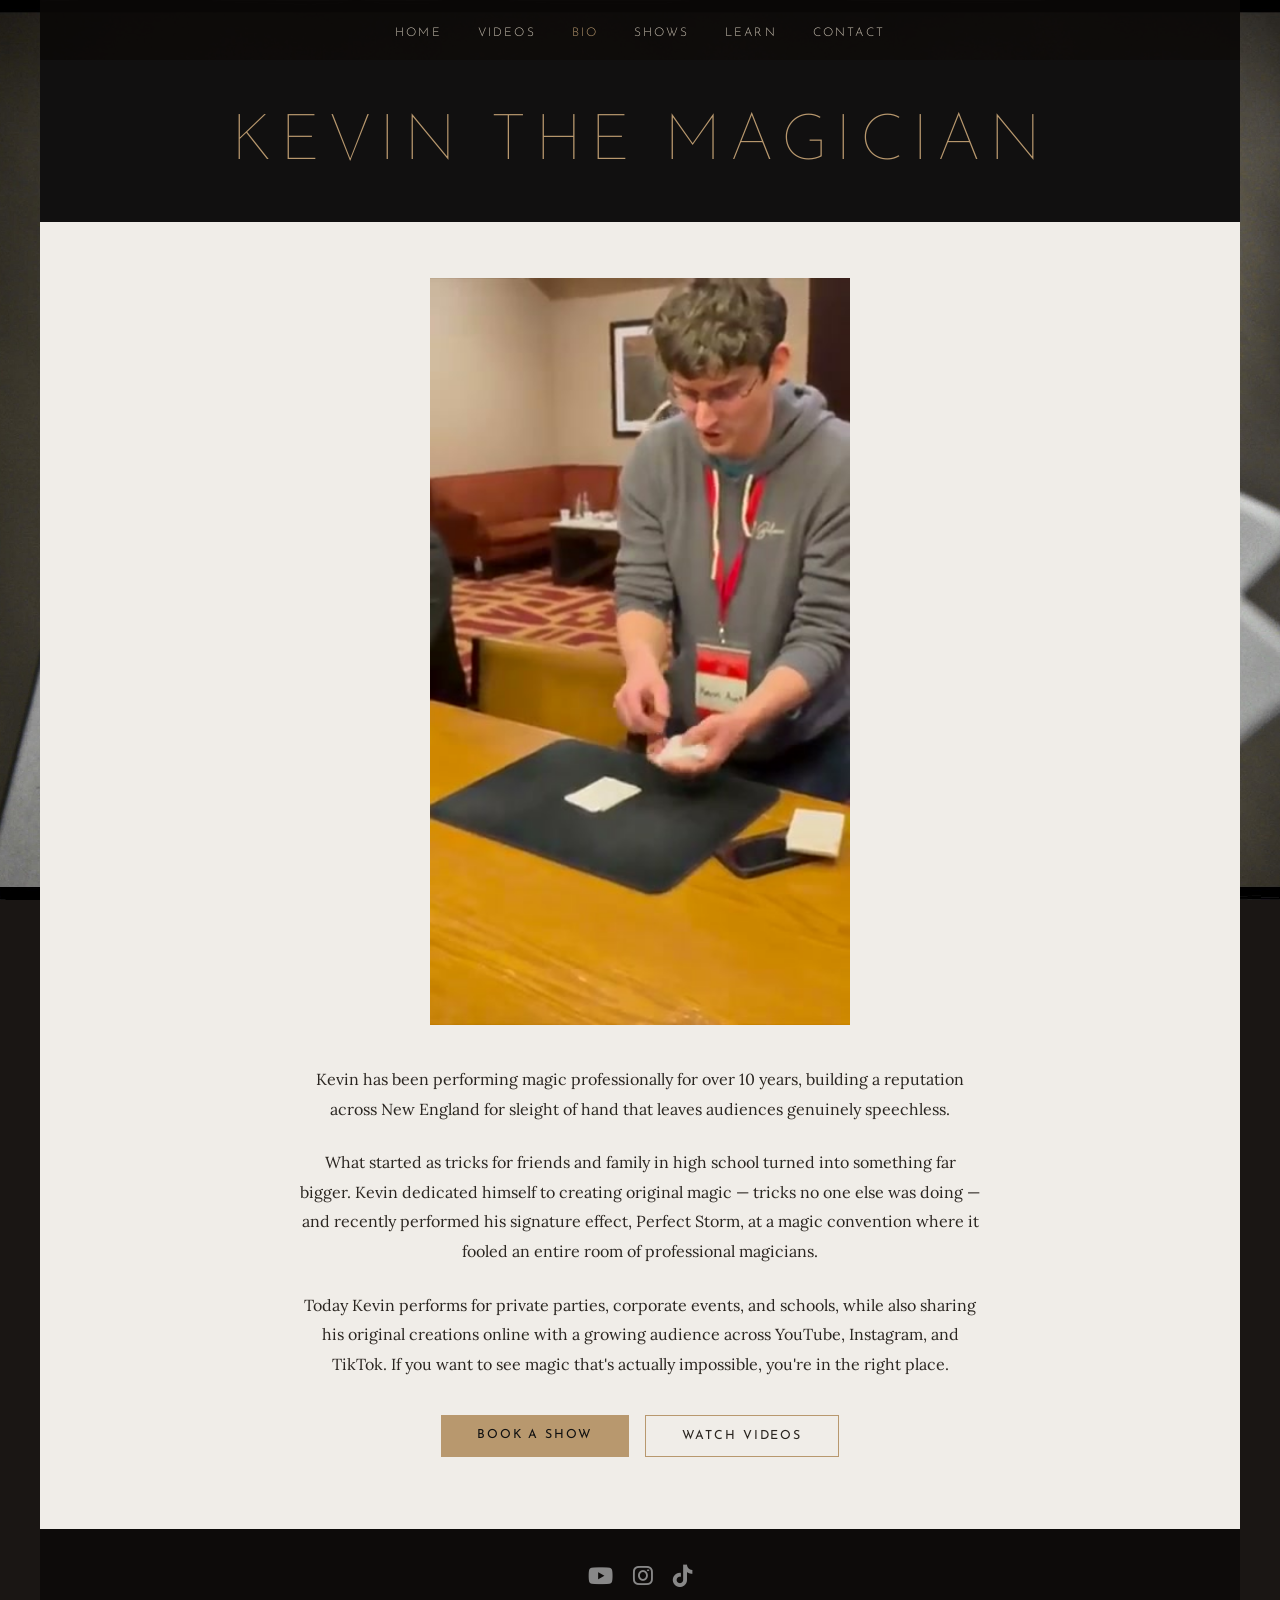
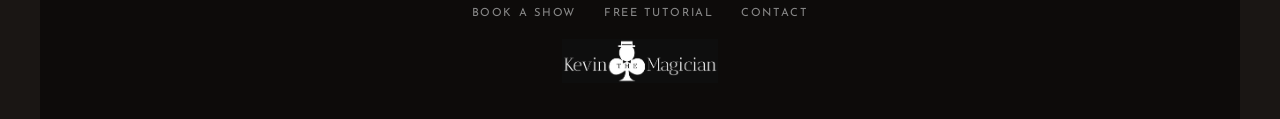
==== bio.html @ cd4ef217 "Initial commit: Kevin the Magician website Co-Authored-By: Claude Opus 4.8 <noreply@anthropic.com>" ====
<!DOCTYPE html>
<html lang="en">
<head>
  <meta charset="UTF-8">
  <meta name="viewport" content="width=device-width, initial-scale=1.0">
  <title>Bio — Kevin The Magician</title>
  <link rel="stylesheet" href="style.css">
  <link rel="stylesheet" href="https://cdnjs.cloudflare.com/ajax/libs/font-awesome/6.5.0/css/all.min.css">
</head>
<body>
  <div class="site-wrapper">
    <aside class="sidebar">
      <nav>
        <ul>
          <li><a href="index.html">Home</a></li>
          <li><a href="videos.html">Videos</a></li>
          <li><a href="bio.html" class="active">Bio</a></li>
          <li><a href="shows.html">Shows</a></li>
          <li><a href="learn.html">Learn</a></li>
          <li><a href="contact.html">Contact</a></li>
        </ul>
      </nav>
    </aside>

    <div class="content-col">
      <header class="page-header">
        <h1>Kevin The Magician</h1>
      </header>

      <main class="page-body">
        <img src="images/kevin-performing.jpg" alt="Kevin performing at a magic convention" class="bio-photo">
        <p>Kevin has been performing magic professionally for over 10 years, building a reputation across New England for sleight of hand that leaves audiences genuinely speechless.</p>
        <p>What started as tricks for friends and family in high school turned into something far bigger. Kevin dedicated himself to creating original magic — tricks no one else was doing — and recently performed his signature effect, Perfect Storm, at a magic convention where it fooled an entire room of professional magicians.</p>
        <p>Today Kevin performs for private parties, corporate events, and schools, while also sharing his original creations online with a growing audience across YouTube, Instagram, and TikTok. If you want to see magic that's actually impossible, you're in the right place.</p>
        <div class="cta-buttons">
          <a href="shows.html" class="btn btn-primary">Book a Show</a>
          <a href="videos.html" class="btn btn-outline">Watch Videos</a>
        </div>
      </main>

      <footer class="site-footer">
        <div class="social-links">
          <a href="https://www.youtube.com/@k2aust" target="_blank" aria-label="YouTube"><i class="fab fa-youtube"></i></a>
          <a href="https://www.instagram.com/kevinaustmagic/" target="_blank" aria-label="Instagram"><i class="fab fa-instagram"></i></a>
          <a href="https://www.tiktok.com/@k2aust" target="_blank" aria-label="TikTok"><i class="fab fa-tiktok"></i></a>
        </div>
        <nav class="footer-nav">
          <a href="shows.html">Book a Show</a>
          <a href="learn.html">Free Tutorial</a>
          <a href="contact.html">Contact</a>
        </nav>
        <img src="images/logo.jpg" alt="Kevin the Magician">
      </footer>
    </div>
  </div>
</body>
</html>
---- style.css ----
@import url('https://fonts.googleapis.com/css2?family=Josefin+Sans:wght@100;300;400&family=Lora:ital,wght@0,400;0,600;1,400&display=swap');

*, *::before, *::after { box-sizing: border-box; margin: 0; padding: 0; }

:root {
  --gold: #b8986e;
  --dark: #1a1614;
  --cream: #f0ede8;
  --text: #2a2520;
}

html, body {
  height: 100%;
  font-family: 'Lora', Georgia, serif;
  background: var(--dark) url('images/cards-bg.jpg') center center / cover fixed;
  color: var(--text);
}

/* ── Layout ── */
.site-wrapper {
  display: flex;
  flex-direction: column;
  min-height: 100vh;
  max-width: 1200px;
  margin: 0 auto;
}

/* ── Top Nav ── */
.sidebar {
  width: 100%;
  background: rgba(10, 8, 7, 0.92);
  padding: 0 40px;
}

.sidebar nav ul {
  list-style: none;
  display: flex;
  flex-wrap: wrap;
  justify-content: center;
  gap: 0 36px;
  padding: 20px 0;
}

.sidebar nav ul li + li {
  margin-top: 0;
}

.sidebar nav ul li a {
  font-family: 'Josefin Sans', sans-serif;
  font-weight: 300;
  font-size: 0.75rem;
  letter-spacing: 0.18em;
  text-transform: uppercase;
  color: #c8bfb0;
  text-decoration: none;
  transition: color 0.2s;
}

.sidebar nav ul li a:hover,
.sidebar nav ul li a.active {
  color: var(--gold);
}

/* ── Main content column ── */
.content-col {
  flex: 1;
  display: flex;
  flex-direction: column;
  background: var(--cream);
}

/* ── Page header ── */
.page-header {
  background: #111010;
  padding: 48px 56px 44px;
  text-align: center;
}

.page-header h1 {
  font-family: 'Josefin Sans', sans-serif;
  font-weight: 100;
  font-size: clamp(1.8rem, 5vw, 4.2rem);
  letter-spacing: 0.12em;
  text-transform: uppercase;
  color: var(--gold);
  line-height: 1.1;
  white-space: nowrap;
}

/* ── Content body ── */
.page-body {
  flex: 1;
  padding: 56px 56px 72px;
  text-align: center;
}

.page-body p {
  font-size: 1rem;
  line-height: 1.85;
  max-width: 680px;
  color: var(--text);
  margin-left: auto;
  margin-right: auto;
}

.page-body p + p {
  margin-top: 1.5em;
}

/* ── Home hero image ── */
.hero-img {
  width: 100%;
  max-width: 680px;
  height: auto;
  display: block;
  margin: 0 auto 36px;
}

/* ── Shows ── */
.show-block {
  max-width: 680px;
  margin: 0 auto 48px;
}

.show-block h2 {
  font-family: 'Josefin Sans', sans-serif;
  font-weight: 400;
  font-size: 0.95rem;
  letter-spacing: 0.1em;
  text-transform: uppercase;
  color: var(--text);
  margin-bottom: 12px;
}

.show-block p {
  font-size: 1rem;
  line-height: 1.8;
}

/* ── Videos ── */
.video-grid {
  display: flex;
  flex-direction: column;
  gap: 40px;
  max-width: 700px;
  margin: 0 auto;
}

.shorts-grid {
  flex-direction: row;
  flex-wrap: wrap;
  gap: 24px;
  max-width: 100%;
}

.video-embed {
  position: relative;
  padding-bottom: 56.25%;
  height: 0;
  overflow: hidden;
  background: #000;
}

.video-embed.short {
  width: 280px;
  flex-shrink: 0;
  padding-bottom: 0;
  height: 498px;
}

.video-embed iframe {
  position: absolute;
  top: 0; left: 0;
  width: 100%; height: 100%;
  border: none;
}

.video-embed.short iframe {
  position: static;
  width: 280px;
  height: 498px;
}

/* ── Buttons ── */
.btn {
  display: inline-block;
  padding: 14px 36px;
  font-family: 'Josefin Sans', sans-serif;
  font-weight: 400;
  font-size: 0.78rem;
  letter-spacing: 0.15em;
  text-transform: uppercase;
  text-decoration: none;
  transition: all 0.2s;
  cursor: pointer;
  border: none;
}

.btn-primary {
  background: var(--gold);
  color: #111;
}

.btn-primary:hover { opacity: 0.85; }

.btn-outline {
  background: transparent;
  color: var(--text);
  border: 1px solid var(--gold);
}

.btn-outline:hover {
  background: var(--gold);
  color: #111;
}

.cta-buttons {
  display: flex;
  gap: 16px;
  justify-content: center;
  margin-top: 36px;
  flex-wrap: wrap;
}

/* ── Bio page ── */
.bio-photo {
  width: 100%;
  max-width: 420px;
  height: auto;
  display: block;
  margin: 0 auto 40px;
}

/* ── Contact ── */
.contact-info {
  max-width: 400px;
  margin: 0 auto;
}

.contact-info p {
  font-size: 1rem;
  line-height: 2;
}

.contact-info a {
  color: var(--text);
  text-decoration: none;
  border-bottom: 1px solid var(--gold);
  transition: color 0.2s;
}

.contact-info a:hover { color: var(--gold); }

/* ── Contact form ── */
.contact-form {
  max-width: 560px;
  margin: 40px auto 0;
  text-align: left;
}

.form-group {
  margin-bottom: 20px;
}

.form-group label {
  display: block;
  font-family: 'Josefin Sans', sans-serif;
  font-size: 0.72rem;
  letter-spacing: 0.14em;
  text-transform: uppercase;
  color: #888;
  margin-bottom: 8px;
}

.form-group input,
.form-group textarea {
  width: 100%;
  padding: 12px 16px;
  background: #fff;
  border: 1px solid #d8d3cc;
  color: var(--text);
  font-family: 'Lora', serif;
  font-size: 0.95rem;
  outline: none;
  transition: border-color 0.2s;
}

.form-group input:focus,
.form-group textarea:focus {
  border-color: var(--gold);
}

.form-group textarea {
  height: 130px;
  resize: vertical;
}

.contact-form .btn {
  width: 100%;
  text-align: center;
}

/* ── Shows booking CTA ── */
.booking-cta {
  max-width: 680px;
  margin: 16px auto 0;
  padding-top: 40px;
  border-top: 1px solid #d8d3cc;
  text-align: center;
}

.booking-cta p {
  margin-bottom: 20px;
  color: #666;
  font-size: 0.95rem;
}

/* ── Learn page ── */
.learn-intro {
  max-width: 620px;
  margin: 0 auto 48px;
}

.learn-intro h2 {
  font-family: 'Josefin Sans', sans-serif;
  font-weight: 100;
  font-size: 1.6rem;
  letter-spacing: 0.1em;
  text-transform: uppercase;
  color: var(--text);
  margin-bottom: 20px;
}

.signup-box {
  background: #111010;
  padding: 48px;
  max-width: 520px;
  margin: 0 auto;
}

.signup-box h3 {
  font-family: 'Josefin Sans', sans-serif;
  font-weight: 100;
  font-size: 1.1rem;
  letter-spacing: 0.12em;
  text-transform: uppercase;
  color: var(--gold);
  margin-bottom: 12px;
}

.signup-box p {
  font-size: 0.9rem;
  color: #aaa;
  margin-bottom: 28px;
  line-height: 1.7;
}

/* Kit/Mailchimp embed drops in here */
.signup-form-embed {
  color: #ccc;
  font-family: 'Josefin Sans', sans-serif;
  font-size: 0.85rem;
  letter-spacing: 0.05em;
}

.signup-form-embed input[type="email"] {
  width: 100%;
  padding: 12px 16px;
  background: #2a2520;
  border: 1px solid #444;
  color: #f0ede8;
  font-family: 'Lora', serif;
  font-size: 0.9rem;
  margin-bottom: 12px;
  outline: none;
}

.signup-form-embed input[type="email"]::placeholder {
  color: #666;
}

.signup-form-embed button {
  width: 100%;
  padding: 12px;
  background: var(--gold);
  border: none;
  color: #111;
  font-family: 'Josefin Sans', sans-serif;
  font-weight: 400;
  font-size: 0.8rem;
  letter-spacing: 0.15em;
  text-transform: uppercase;
  cursor: pointer;
  transition: opacity 0.2s;
}

.signup-form-embed button:hover {
  opacity: 0.85;
}

/* ── Footer ── */
.site-footer {
  background: #0d0b0a;
  padding: 36px 56px;
  display: flex;
  flex-direction: column;
  align-items: center;
  gap: 20px;
}

.site-footer img {
  height: 44px;
  width: auto;
  display: block;
  margin: 0 auto;
}

.footer-nav {
  display: flex;
  gap: 28px;
  flex-wrap: wrap;
  justify-content: center;
}

.footer-nav a {
  font-family: 'Josefin Sans', sans-serif;
  font-size: 0.7rem;
  letter-spacing: 0.14em;
  text-transform: uppercase;
  color: #888;
  text-decoration: none;
  transition: color 0.2s;
}

.footer-nav a:hover { color: var(--gold); }

.social-links {
  display: flex;
  gap: 20px;
  justify-content: center;
}

.social-links a {
  color: #888;
  font-size: 1.4rem;
  text-decoration: none;
  transition: color 0.2s;
  line-height: 1;
}

.social-links a:hover { color: var(--gold); }

/* ── Responsive ── */
@media (max-width: 768px) {
  .sidebar { padding: 0 20px; }

  .sidebar nav ul { gap: 0 20px; padding: 16px 0; }

  .page-header { padding: 32px 24px 28px; }
  .page-body { padding: 36px 24px 48px; }
  .site-footer { padding: 24px; }
  .signup-box { padding: 32px 24px; }
}
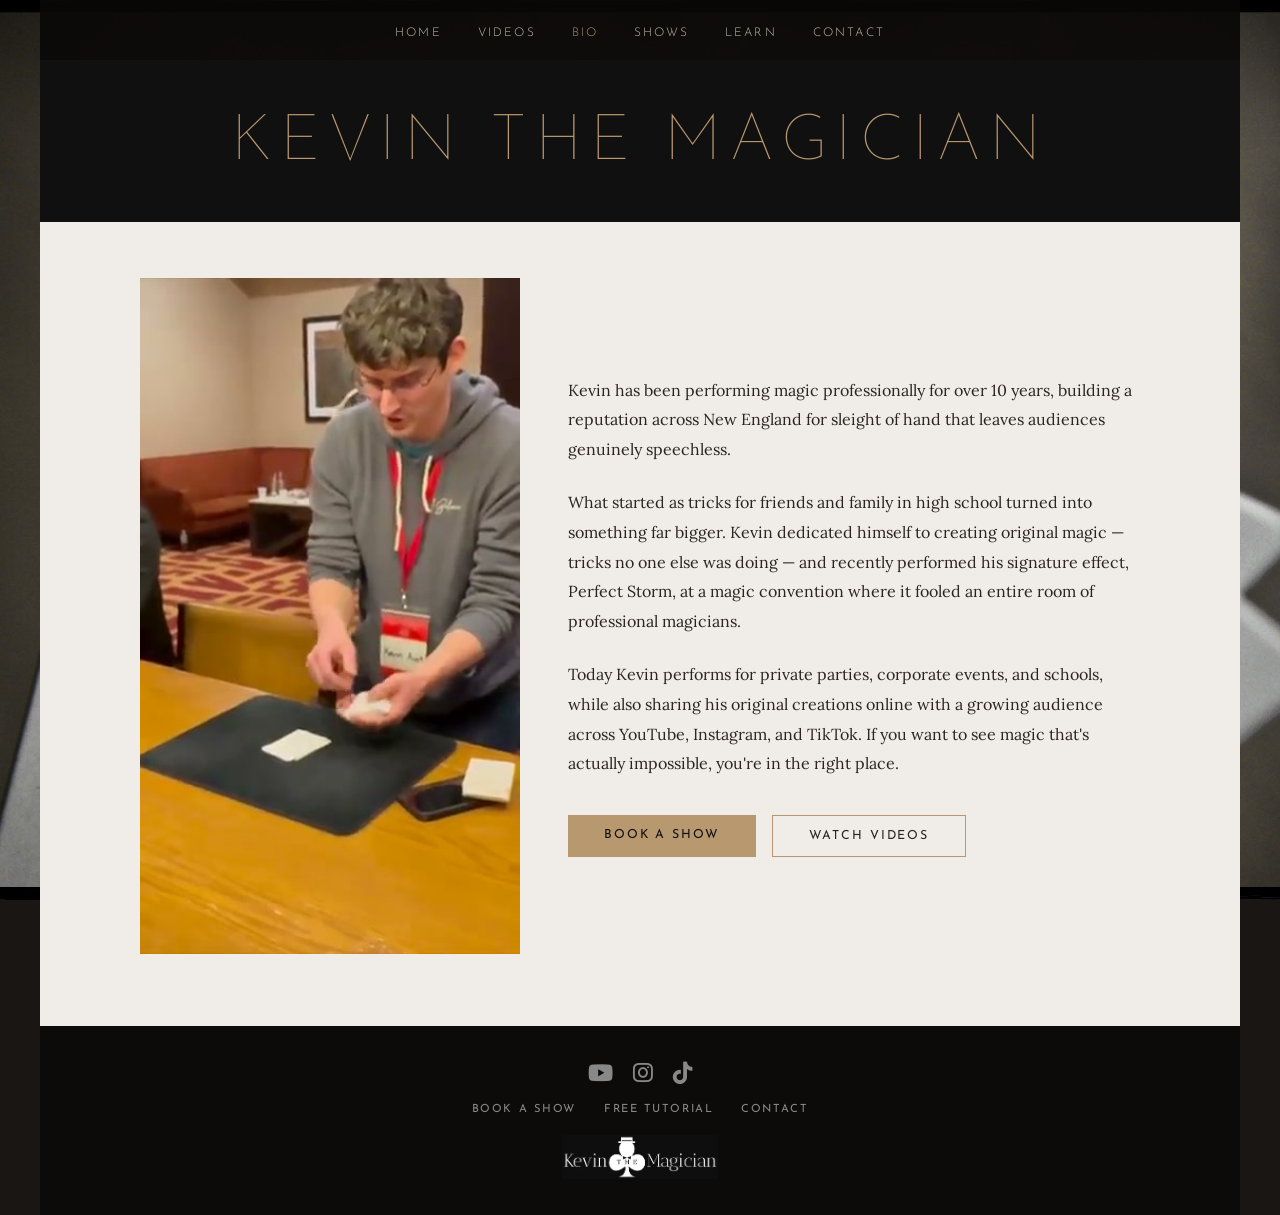
==== commit dc045a2b: "Bio page: side-by-side photo + text layout (stacks on mobile) Co-Authored-By: Claude Opus 4.8 <norep" ====
--- a/bio.html
+++ b/bio.html
@@ -28,13 +28,17 @@
       </header>
 
       <main class="page-body">
-        <img src="images/kevin-performing.jpg" alt="Kevin performing at a magic convention" class="bio-photo">
-        <p>Kevin has been performing magic professionally for over 10 years, building a reputation across New England for sleight of hand that leaves audiences genuinely speechless.</p>
-        <p>What started as tricks for friends and family in high school turned into something far bigger. Kevin dedicated himself to creating original magic — tricks no one else was doing — and recently performed his signature effect, Perfect Storm, at a magic convention where it fooled an entire room of professional magicians.</p>
-        <p>Today Kevin performs for private parties, corporate events, and schools, while also sharing his original creations online with a growing audience across YouTube, Instagram, and TikTok. If you want to see magic that's actually impossible, you're in the right place.</p>
-        <div class="cta-buttons">
-          <a href="shows.html" class="btn btn-primary">Book a Show</a>
-          <a href="videos.html" class="btn btn-outline">Watch Videos</a>
+        <div class="bio-layout">
+          <img src="images/kevin-performing.jpg" alt="Kevin performing at a magic convention" class="bio-photo">
+          <div class="bio-text">
+            <p>Kevin has been performing magic professionally for over 10 years, building a reputation across New England for sleight of hand that leaves audiences genuinely speechless.</p>
+            <p>What started as tricks for friends and family in high school turned into something far bigger. Kevin dedicated himself to creating original magic — tricks no one else was doing — and recently performed his signature effect, Perfect Storm, at a magic convention where it fooled an entire room of professional magicians.</p>
+            <p>Today Kevin performs for private parties, corporate events, and schools, while also sharing his original creations online with a growing audience across YouTube, Instagram, and TikTok. If you want to see magic that's actually impossible, you're in the right place.</p>
+            <div class="cta-buttons">
+              <a href="shows.html" class="btn btn-primary">Book a Show</a>
+              <a href="videos.html" class="btn btn-outline">Watch Videos</a>
+            </div>
+          </div>
         </div>
       </main>
 
--- a/style.css
+++ b/style.css
@@ -223,6 +223,40 @@
 }
 
 /* ── Bio page ── */
+.bio-layout {
+  display: flex;
+  align-items: center;
+  gap: 48px;
+  max-width: 1000px;
+  margin: 0 auto;
+  text-align: left;
+}
+
+.bio-layout .bio-photo {
+  flex-shrink: 0;
+  width: 40%;
+  max-width: 380px;
+  margin: 0;
+}
+
+.bio-text {
+  flex: 1;
+}
+
+.bio-text p {
+  max-width: none;
+  margin-left: 0;
+  margin-right: 0;
+}
+
+.bio-text p:first-child {
+  margin-top: 0;
+}
+
+.bio-text .cta-buttons {
+  justify-content: flex-start;
+}
+
 .bio-photo {
   width: 100%;
   max-width: 420px;
@@ -353,6 +387,15 @@
   color: #aaa;
   margin-bottom: 28px;
   line-height: 1.7;
+}
+
+.signup-note {
+  max-width: 520px;
+  margin: 18px auto 0;
+  text-align: center;
+  font-size: 0.82rem;
+  line-height: 1.6;
+  color: #888;
 }
 
 /* Kit/Mailchimp embed drops in here */
@@ -460,4 +503,10 @@
   .page-body { padding: 36px 24px 48px; }
   .site-footer { padding: 24px; }
   .signup-box { padding: 32px 24px; }
-}
+
+  /* Bio: stack photo above text on small screens */
+  .bio-layout { flex-direction: column; gap: 28px; text-align: center; }
+  .bio-layout .bio-photo { width: 100%; max-width: 320px; margin: 0 auto; }
+  .bio-text p { margin-left: auto; margin-right: auto; }
+  .bio-text .cta-buttons { justify-content: center; }
+}
